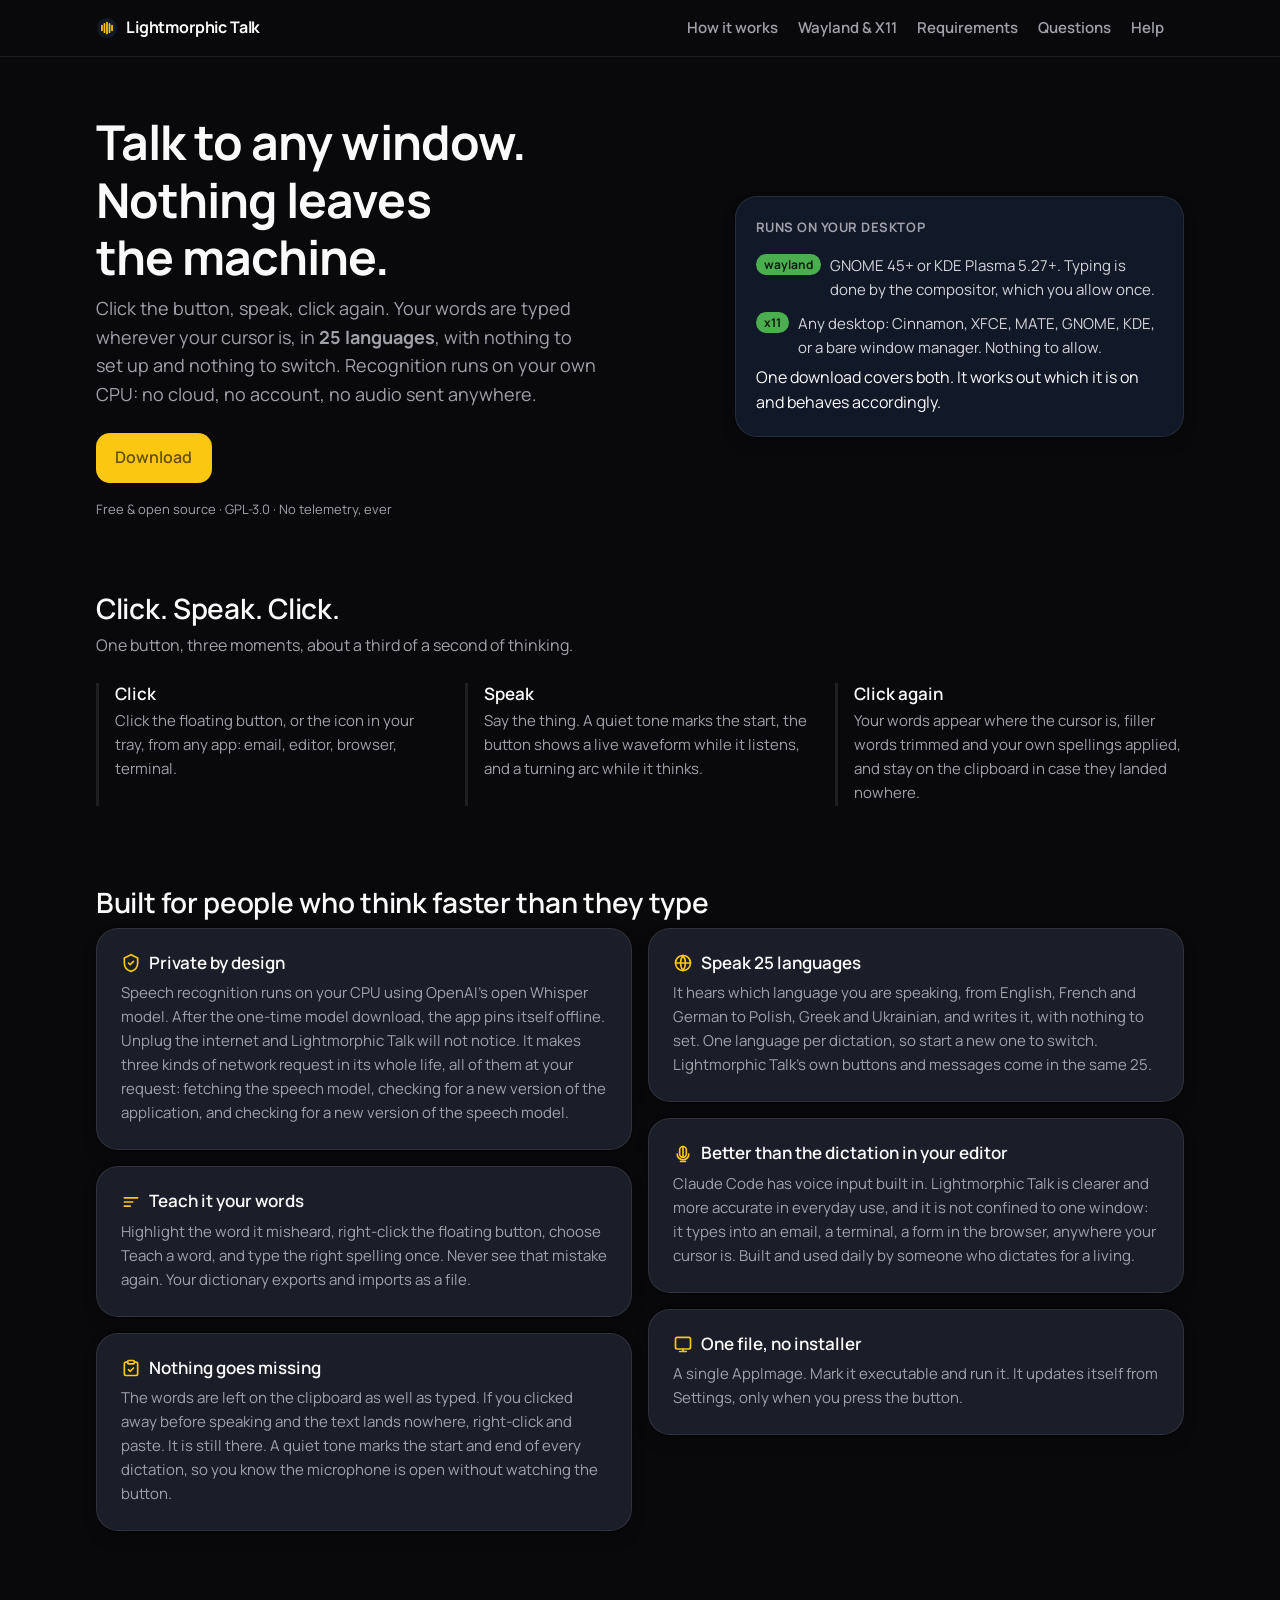
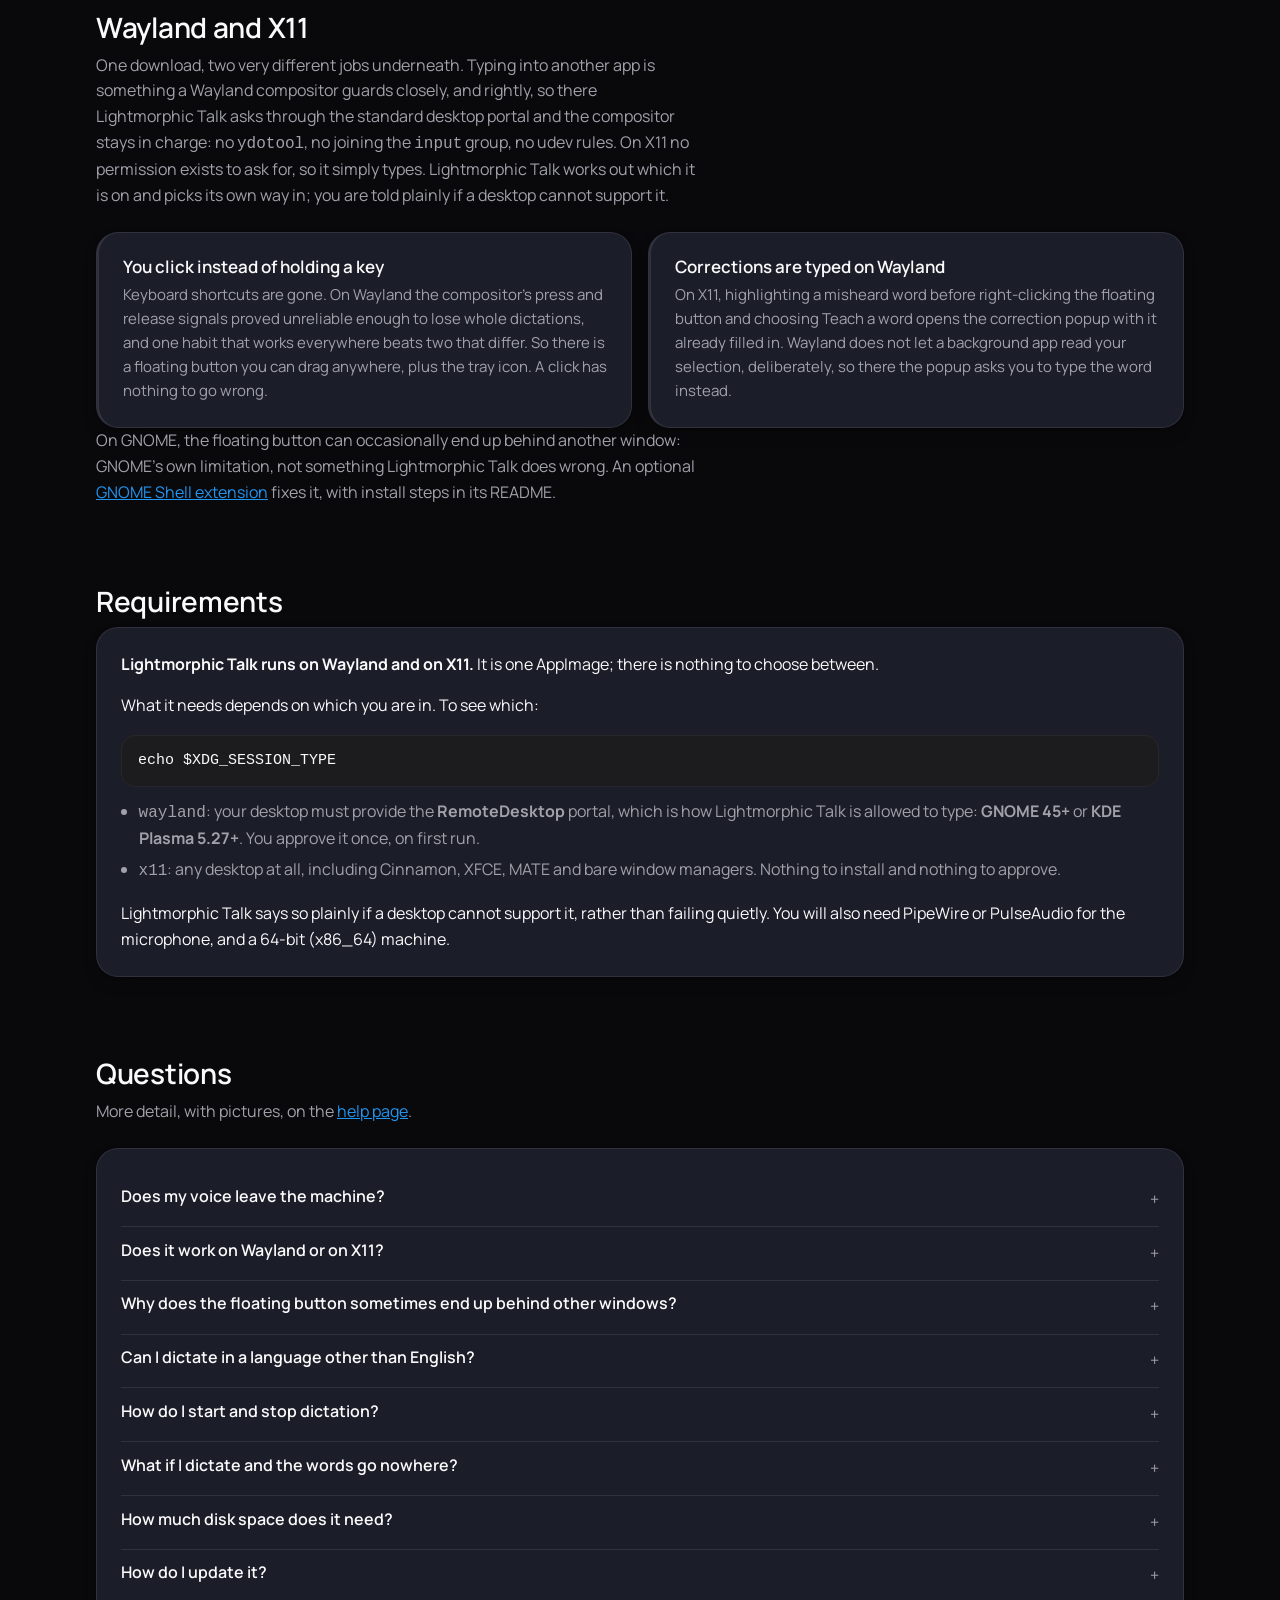
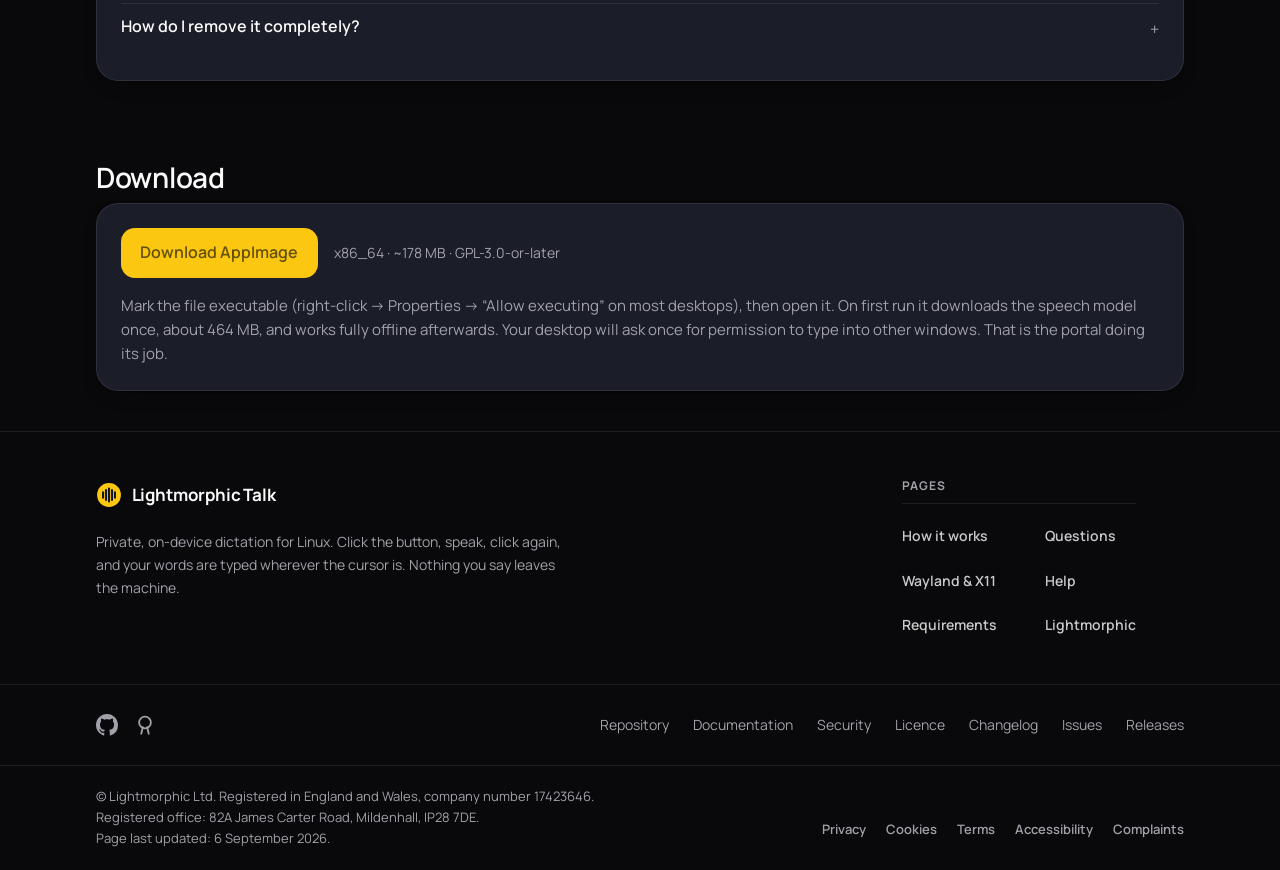
==== docs/index.html @ 2504b63c "Type British English when British English is asked for The speech model knows languages, not countri" ====
<!doctype html>
<html lang="en">
<head>
<meta charset="utf-8">
<meta name="viewport" content="width=device-width, initial-scale=1">
<title>Lightmorphic Talk: private dictation for Linux, 25 languages</title>
<meta name="description" content="Click, speak, click again. Private, on-device dictation for Linux in 25 languages, no cloud, no accounts, no audio sent anywhere.">
<link rel="canonical" href="https://talk.lightmorphic.com/">
<link rel="icon" href="images/talk.svg" type="image/svg+xml">
<link rel="apple-touch-icon" href="images/talk-512.png">
<link rel="preload" href="fonts/Manrope-VariableFont_wght.ttf" as="font" type="font/ttf" crossorigin>
<link rel="stylesheet" href="style.css">
<meta name="theme-color" content="#111827">
<meta property="og:title" content="Lightmorphic Talk: private dictation for Linux, in 25 languages">
<meta property="og:description" content="Click, speak, click again. Your voice never leaves your machine. Wayland and X11 alike.">
<meta property="og:url" content="https://talk.lightmorphic.com/">
<meta property="og:image" content="https://talk.lightmorphic.com/images/talk-512.png">
<meta property="og:image:width" content="512">
<meta property="og:image:height" content="512">
<meta property="og:type" content="website">
<meta name="twitter:card" content="summary">
<meta name="twitter:title" content="Lightmorphic Talk: private dictation for Linux, in 25 languages">
<meta name="twitter:description" content="Click, speak, click again. Your voice never leaves your machine. Wayland and X11 alike.">
<meta name="twitter:image" content="https://talk.lightmorphic.com/images/talk-512.png">
<script type="application/ld+json">
{
  "@context": "https://schema.org",
  "@graph": [
    {
      "@type": "Organization",
      "@id": "https://lightmorphic.com/#organization",
      "name": "Lightmorphic",
      "url": "https://lightmorphic.com",
      "description": "A UK studio building fast, privacy-first websites and free open-source tools.",
      "sameAs": [
        "https://github.com/lightmorphic",
        "https://find-and-update.company-information.service.gov.uk/company/17423646"
      ],
      "legalName": "Lightmorphic Ltd",
      "contactPoint": {
        "@type": "ContactPoint",
        "contactType": "customer support",
        "url": "https://talk.lightmorphic.com/",
        "areaServed": "GB",
        "availableLanguage": [
          "en"
        ]
      },
      "address": {
        "@type": "PostalAddress",
        "addressCountry": "GB"
      }
    },
    {
      "@type": "WebSite",
      "@id": "https://talk.lightmorphic.com/#website",
      "url": "https://talk.lightmorphic.com/",
      "name": "Lightmorphic Talk",
      "inLanguage": "en-GB",
      "publisher": {
        "@id": "https://lightmorphic.com/#organization"
      }
    },
    {
      "@type": "SoftwareApplication",
      "@id": "https://talk.lightmorphic.com/#app",
      "name": "Lightmorphic Talk",
      "operatingSystem": "Linux (Wayland or X11)",
      "applicationCategory": "UtilitiesApplication",
      "description": "Private, on-device dictation for Linux, in 25 European languages. Click the button, speak, click again. Your words are typed into any app. Speech recognition runs locally, and no audio ever leaves the machine. On Wayland it types through the XDG RemoteDesktop portal (GNOME 45+ or KDE Plasma 5.27+); on X11 it types directly, on any desktop.",
      "url": "https://talk.lightmorphic.com/",
      "downloadUrl": "https://github.com/lightmorphic/talk/releases/latest",
      "softwareVersion": "1.3.3",
      "dateModified": "2026-09-08",
      "offers": {
        "@type": "Offer",
        "price": "0",
        "priceCurrency": "GBP"
      },
      "license": "https://www.gnu.org/licenses/gpl-3.0.html",
      "author": {
        "@id": "https://lightmorphic.com/#organization"
      },
      "publisher": {
        "@id": "https://lightmorphic.com/#organization"
      },
      "inLanguage": [
        "en",
        "bg",
        "hr",
        "cs",
        "da",
        "nl",
        "et",
        "fi",
        "fr",
        "de",
        "el",
        "hu",
        "it",
        "lv",
        "lt",
        "mt",
        "pl",
        "pt",
        "ro",
        "ru",
        "sk",
        "sl",
        "es",
        "sv",
        "uk"
      ]
    },
    {
      "@type": "FAQPage",
      "@id": "https://talk.lightmorphic.com/#faq",
      "mainEntity": [
        {
          "@type": "Question",
          "name": "Does my voice leave the machine?",
          "acceptedAnswer": {
            "@type": "Answer",
            "text": "No. The speech model runs on your own processor. After the one-time download of the model on first run, Lightmorphic Talk makes no network requests at all except the update checks you ask for: one for the application, one for the speech model."
          }
        },
        {
          "@type": "Question",
          "name": "Does it work on Wayland or on X11?",
          "acceptedAnswer": {
            "@type": "Answer",
            "text": "Both, from the same download. On Wayland it types through the desktop's RemoteDesktop portal, which needs GNOME 45 or later, or KDE Plasma 5.27 or later, and which you approve once. On X11 it types directly and works on any desktop, including Cinnamon, XFCE, MATE and bare window managers."
          }
        },
        {
          "@type": "Question",
          "name": "Why does the floating button sometimes end up behind other windows?",
          "acceptedAnswer": {
            "@type": "Answer",
            "text": "This is a GNOME limitation, not a bug in Lightmorphic Talk. GNOME's Wayland compositor does not let any application ask to stay on top of others, so the button can occasionally get covered. Click the tray icon to bring it back. Other desktops such as KDE Plasma do not have this restriction. There is also an optional GNOME Shell extension at github.com/lightmorphic/talk (in the gnome-extension folder) that keeps the button on top for you."
          }
        },
        {
          "@type": "Question",
          "name": "Can I dictate in a language other than English?",
          "acceptedAnswer": {
            "@type": "Answer",
            "text": "Yes, and there is nothing to set: the speech model settles on whichever one you start speaking. The 25 are Bulgarian, Croatian, Czech, Danish, Dutch, English, Estonian, Finnish, French, German, Greek, Hungarian, Italian, Latvian, Lithuanian, Maltese, Polish, Portuguese, Romanian, Russian, Slovak, Slovenian, Spanish, Swedish and Ukrainian. It handles one language per dictation, so switching part-way through a sentence will not work. Stop and start a new one instead. Lightmorphic Talk's own buttons and messages come in the same 25, picked on the first screen and changed at any time in Settings."
          }
        },
        {
          "@type": "Question",
          "name": "How do I start and stop dictation?",
          "acceptedAnswer": {
            "@type": "Answer",
            "text": "Click the floating button, speak, then click it again. There are no keyboard shortcuts: a compositor's key press and release signals proved unreliable enough to lose whole dictations, and a click has nothing to get wrong."
          }
        },
        {
          "@type": "Question",
          "name": "What if I dictate and the words go nowhere?",
          "acceptedAnswer": {
            "@type": "Answer",
            "text": "They are on the clipboard: right-click and paste. The commonest cause is that nothing was in focus when you spoke, so there was no field for the text to land in. Lightmorphic Talk leaves every transcript on the clipboard for exactly this reason, and you can switch that off in Settings if you would rather keep whatever you had copied. Anything dictated is also in History, unless you have turned History off."
          }
        },
        {
          "@type": "Question",
          "name": "How much disk space does it need?",
          "acceptedAnswer": {
            "@type": "Answer",
            "text": "About 640 MB in total. The speech model is roughly 464 MB and is downloaded once on first run; the application itself is a single 178 MB file."
          }
        },
        {
          "@type": "Question",
          "name": "How do I update it?",
          "acceptedAnswer": {
            "@type": "Answer",
            "text": "Open Settings and click the small coloured dot beside the version number. Grey while it looks, green if you are current, amber if there is a newer version: click again to download it, and once more when it turns blue to restart into it. Red means GitHub could not be reached; hover for the reason. Nothing is ever downloaded or installed unless you press that dot, and Settings has a Help page explaining the colours."
          }
        },
        {
          "@type": "Question",
          "name": "How do I remove it completely?",
          "acceptedAnswer": {
            "@type": "Answer",
            "text": "Settings has a Remove Lightmorphic Talk completely button. It deletes the speech model, your settings, history and dictionary, the menu and autostart entries, and the application file itself. Nothing is left behind."
          }
        }
      ]
    }
  ]
}
</script>
</head>
<body>
<a class="skip" href="#main">Skip to content</a>

<nav class="topnav">
  <div class="wrap topnav-inner">
    <a class="brand" href="#top">
      <svg viewBox="0 0 24 24" width="22" height="22" aria-hidden="true">
        <circle cx="12" cy="12" r="11" fill="#111827"/>
        <g stroke="#fbc711" stroke-width="1.9" stroke-linecap="round">
          <line x1="6.5" y1="9.5" x2="6.5" y2="14.5"/>
          <line x1="9.25" y1="7.5" x2="9.25" y2="16.5"/>
          <line x1="12" y1="6" x2="12" y2="18"/>
          <line x1="14.75" y1="7.5" x2="14.75" y2="16.5"/>
          <line x1="17.5" y1="9.5" x2="17.5" y2="14.5"/>
        </g>
      </svg>
      Lightmorphic Talk
    </a>
    <div class="nav-links">
      <a class="hide-sm" href="#how">How it works</a>
      <a class="hide-sm" href="#wayland">Wayland &amp; X11</a>
      <a class="hide-sm" href="#requirements">Requirements</a>
      <a class="hide-sm" href="#faq">Questions</a>
      <a href="help.html">Help</a>
      <div id="all-apps"></div>
    </div>
  </div>
</nav>

<header class="hero" id="top">
  <div class="wrap hero-grid">
    <div>
      <h1>Talk to any window.<br>Nothing leaves the&nbsp;machine.</h1>
      <p class="lede">Click the button, speak, click again. Your words are typed wherever your cursor is, in <strong>25 languages</strong>, with nothing to set up and nothing to switch. Recognition runs on your own CPU: no cloud, no account, no audio sent anywhere.</p>
      <div class="hero-cta">
        <a class="btn primary" href="#download">Download</a>
      </div>
      <p class="hero-note">Free &amp; open source · GPL-3.0 · No telemetry, ever</p>
    </div>

    <!-- Both session types are supported, so this states what each one
         means rather than gatekeeping the download. -->
    <aside class="check" aria-label="What it runs on">
      <p class="check-title">Runs on your desktop</p>
      <div class="check-row">
        <span class="tag yes">wayland</span>
        <span>GNOME 45+ or KDE Plasma 5.27+. Typing is done by the compositor, which you allow once.</span>
      </div>
      <div class="check-row">
        <span class="tag yes">x11</span>
        <span>Any desktop: Cinnamon, XFCE, MATE, GNOME, KDE, or a bare window manager. Nothing to allow.</span>
      </div>
      <p class="check-note">One download covers both. It works out which it is on and behaves accordingly.</p>
    </aside>
  </div>
</header>

<main id="main">

<section id="how" aria-labelledby="how-title">
  <div class="wrap">
    <h2 id="how-title">Click. Speak. Click.</h2>
    <p class="section-intro">One button, three moments, about a third of a second of thinking.</p>
    <div class="flow-track">
      <div class="flow-step">
        <h3>Click</h3>
        <p>Click the floating button, or the icon in your tray, from any app: email, editor, browser, terminal.</p>
      </div>
      <div class="flow-step">
        <h3>Speak</h3>
        <p>Say the thing. A quiet tone marks the start, the button shows a live waveform while it listens, and a turning arc while it thinks.</p>
      </div>
      <div class="flow-step">
        <h3>Click again</h3>
        <p>Your words appear where the cursor is, filler words trimmed and your own spellings applied, and stay on the clipboard in case they landed nowhere.</p>
      </div>
    </div>
  </div>
</section>

<section aria-labelledby="built-title">
  <div class="wrap">
    <h2 id="built-title">Built for people who think faster than they type</h2>
    <div class="bento">
      <article class="panel">
        <h3>
          <svg class="icon" width="20" height="20" viewBox="0 0 24 24" fill="none" stroke="currentColor" stroke-width="2" stroke-linecap="round" aria-hidden="true"><path d="M12 2 4 6v6c0 5 3.4 8.7 8 10 4.6-1.3 8-5 8-10V6l-8-4Z"/><path d="m9 12 2 2 4-4"/></svg>
          Private by design
        </h3>
        <p>Speech recognition runs on your CPU using OpenAI's open Whisper model. After the one-time model download, the app pins itself offline. Unplug the internet and Lightmorphic Talk will not notice. It makes three kinds of network request in its whole life, all of them at your request: fetching the speech model, checking for a new version of the application, and checking for a new version of the speech model.</p>
      </article>
      <article class="panel">
        <h3>
          <svg class="icon" width="20" height="20" viewBox="0 0 24 24" fill="none" stroke="currentColor" stroke-width="2" stroke-linecap="round" aria-hidden="true"><path d="M4 7h16M4 12h10M4 17h7"/></svg>
          Teach it your words
        </h3>
        <p>Highlight the word it misheard, right-click the floating button, choose Teach a word, and type the right spelling once. Never see that mistake again. Your dictionary exports and imports as a file.</p>
      </article>
      <article class="panel">
        <h3>
          <svg class="icon" width="20" height="20" viewBox="0 0 24 24" fill="none" stroke="currentColor" stroke-width="2" stroke-linecap="round" aria-hidden="true"><rect x="8" y="3" width="8" height="4" rx="1"/><path d="M16 5h2a2 2 0 0 1 2 2v12a2 2 0 0 1-2 2H6a2 2 0 0 1-2-2V7a2 2 0 0 1 2-2h2"/><path d="m9 14 2 2 4-4"/></svg>
          Nothing goes missing
        </h3>
        <p>The words are left on the clipboard as well as typed. If you clicked away before speaking and the text lands nowhere, right-click and paste. It is still there. A quiet tone marks the start and end of every dictation, so you know the microphone is open without watching the button.</p>
      </article>
      <article class="panel">
        <h3>
          <svg class="icon" width="20" height="20" viewBox="0 0 24 24" fill="none" stroke="currentColor" stroke-width="2" stroke-linecap="round" aria-hidden="true"><circle cx="12" cy="12" r="9"/><path d="M3 12h18M12 3a15 15 0 0 1 0 18a15 15 0 0 1 0-18"/></svg>
          Speak 25 languages
        </h3>
        <p>It hears which language you are speaking, from English, French and German to Polish, Greek and Ukrainian, and writes it, with nothing to set. One language per dictation, so start a new one to switch. Lightmorphic Talk's own buttons and messages come in the same 25.</p>
      </article>
      <article class="panel">
        <h3>
          <svg class="icon" width="20" height="20" viewBox="0 0 24 24" fill="none" stroke="currentColor" stroke-width="2" stroke-linecap="round" aria-hidden="true"><path d="M12 3v12"/><path d="M8 7a4 4 0 0 1 8 0v5a4 4 0 0 1-8 0z"/><path d="M5 12a7 7 0 0 0 14 0"/><path d="M9 21h6"/></svg>
          Better than the dictation in your editor
        </h3>
        <p>Claude Code has voice input built in. Lightmorphic Talk is clearer and more accurate in everyday use, and it is not confined to one window: it types into an email, a terminal, a form in the browser, anywhere your cursor is. Built and used daily by someone who dictates for a living.</p>
      </article>
      <article class="panel">
        <h3>
          <svg class="icon" width="20" height="20" viewBox="0 0 24 24" fill="none" stroke="currentColor" stroke-width="2" stroke-linecap="round" aria-hidden="true"><rect x="3" y="4" width="18" height="14" rx="2"/><path d="M8 21h8M12 18v3"/></svg>
          One file, no installer
        </h3>
        <p>A single AppImage. Mark it executable and run it. It updates itself from Settings, only when you press the button.</p>
      </article>
    </div>
  </div>
</section>

<section id="wayland" aria-labelledby="wayland-title">
  <div class="wrap">
    <h2 id="wayland-title">Wayland and X11</h2>
    <p class="section-intro">One download, two very different jobs underneath. Typing into another app is something a Wayland compositor guards closely, and rightly, so there Lightmorphic Talk asks through the standard desktop portal and the compositor stays in charge: no <code>ydotool</code>, no joining the <code>input</code> group, no udev rules. On X11 no permission exists to ask for, so it simply types. Lightmorphic Talk works out which it is on and picks its own way in; you are told plainly if a desktop cannot support it.</p>
    <div class="diff">
      <article class="panel">
        <h3>You click instead of holding a key</h3>
        <p>Keyboard shortcuts are gone. On Wayland the compositor's press and release signals proved unreliable enough to lose whole dictations, and one habit that works everywhere beats two that differ. So there is a floating button you can drag anywhere, plus the tray icon. A click has nothing to go wrong.</p>
      </article>
      <article class="panel">
        <h3>Corrections are typed on Wayland</h3>
        <p>On X11, highlighting a misheard word before right-clicking the floating button and choosing Teach a word opens the correction popup with it already filled in. Wayland does not let a background app read your selection, deliberately, so there the popup asks you to type the word instead.</p>
      </article>
    </div>
    <p class="section-intro">On GNOME, the floating button can occasionally end up behind another window: GNOME's own limitation, not something Lightmorphic Talk does wrong. An optional <a href="https://github.com/lightmorphic/talk/tree/main/gnome-extension">GNOME Shell extension</a> fixes it, with install steps in its README.</p>
  </div>
</section>

<section id="requirements" class="req" aria-labelledby="requirements-title">
  <div class="wrap">
    <h2 id="requirements-title">Requirements</h2>
    <div class="panel">
      <p><strong>Lightmorphic Talk runs on Wayland and on X11.</strong> It is one AppImage; there is nothing to choose between.</p>
      <p>What it needs depends on which you are in. To see which:</p>
      <pre><code>echo $XDG_SESSION_TYPE</code></pre>
      <ul>
        <li><code>wayland</code>: your desktop must provide the <strong>RemoteDesktop</strong> portal, which is how Lightmorphic Talk is allowed to type: <strong>GNOME 45+</strong> or <strong>KDE Plasma 5.27+</strong>. You approve it once, on first run.</li>
        <li><code>x11</code>: any desktop at all, including Cinnamon, XFCE, MATE and bare window managers. Nothing to install and nothing to approve.</li>
      </ul>
      <p style="margin-top:1rem">Lightmorphic Talk says so plainly if a desktop cannot support it, rather than failing quietly. You will also need PipeWire or PulseAudio for the microphone, and a 64-bit (x86_64) machine.</p>
    </div>
  </div>
</section>

<section id="faq" aria-labelledby="faq-title">
  <div class="wrap">
    <h2 id="faq-title">Questions</h2>
    <p class="section-intro">More detail, with pictures, on the <a href="help.html">help page</a>.</p>
    <div class="panel faq">
      <details class="faq-item">
        <summary><h3>Does my voice leave the machine?</h3></summary>
        <p>No. The speech model runs on your own processor. After the one-time download of the model on first run, Lightmorphic Talk makes no network requests at all except the update checks you ask for: one for the application, one for the speech model.</p>
      </details>
      <details class="faq-item">
        <summary><h3>Does it work on Wayland or on X11?</h3></summary>
        <p>Both, from the same download. On Wayland it types through the desktop's RemoteDesktop portal, which needs GNOME 45 or later, or KDE Plasma 5.27 or later, and which you approve once. On X11 it types directly and works on any desktop, including Cinnamon, XFCE, MATE and bare window managers.</p>
      </details>
      <details class="faq-item">
        <summary><h3>Why does the floating button sometimes end up behind other windows?</h3></summary>
        <p>This is a GNOME limitation, not a bug in Lightmorphic Talk. GNOME's Wayland compositor does not let any application ask to stay on top of others, so the button can occasionally get covered. Click the tray icon to bring it back. Other desktops such as KDE Plasma do not have this restriction. There is also an optional <a href="https://github.com/lightmorphic/talk/tree/main/gnome-extension">GNOME Shell extension</a> that keeps the button on top for you.</p>
      </details>
      <details class="faq-item">
        <summary><h3>Can I dictate in a language other than English?</h3></summary>
        <p>Yes, and there is nothing to set: the speech model settles on whichever one you start speaking. The 25 are Bulgarian, Croatian, Czech, Danish, Dutch, English, Estonian, Finnish, French, German, Greek, Hungarian, Italian, Latvian, Lithuanian, Maltese, Polish, Portuguese, Romanian, Russian, Slovak, Slovenian, Spanish, Swedish and Ukrainian. It handles one language per dictation, so switching part-way through a sentence will not work. Stop and start a new one instead. Lightmorphic Talk's own buttons and messages come in the same 25, picked on the first screen and changed at any time in Settings.</p>
      </details>
      <details class="faq-item">
        <summary><h3>How do I start and stop dictation?</h3></summary>
        <p>Click the floating button, speak, then click it again. There are no keyboard shortcuts: a compositor's key press and release signals proved unreliable enough to lose whole dictations, and a click has nothing to get wrong.</p>
      </details>
      <details class="faq-item">
        <summary><h3>What if I dictate and the words go nowhere?</h3></summary>
        <p>They are on the clipboard: right-click and paste. The commonest cause is that nothing was in focus when you spoke, so there was no field for the text to land in. Lightmorphic Talk leaves every transcript on the clipboard for exactly this reason, and you can switch that off in Settings if you would rather keep whatever you had copied. Anything dictated is also in History, unless you have turned History off.</p>
      </details>
      <details class="faq-item">
        <summary><h3>How much disk space does it need?</h3></summary>
        <p>About 640 MB in total. The speech model is roughly 464 MB and is downloaded once on first run; the application itself is a single 178 MB file.</p>
      </details>
      <details class="faq-item">
        <summary><h3>How do I update it?</h3></summary>
        <p>Open Settings and click the small coloured dot beside the version number. Grey while it looks, green if you are current, amber if there is a newer version: click again to download it, and once more when it turns blue to restart into it. Red means GitHub could not be reached; hover for the reason. Nothing is ever downloaded or installed unless you press that dot, and Settings has a Help page explaining the colours.</p>
      </details>
      <details class="faq-item">
        <summary><h3>How do I remove it completely?</h3></summary>
        <p>Settings has a Remove Lightmorphic Talk completely button. It deletes the speech model, your settings, history and dictionary, the menu and autostart entries, and the application file itself. Nothing is left behind.</p>
      </details>
    </div>
  </div>
</section>

<section id="download" class="download" aria-labelledby="download-title">
  <div class="wrap">
    <h2 id="download-title">Download</h2>
    <div class="panel">
      <div class="dl-row">
        <a class="btn primary" href="https://github.com/lightmorphic/talk/releases/latest/download/LightmorphicTalk-x86_64.AppImage">Download AppImage</a>
        <span class="dl-meta">x86_64 · ~178&nbsp;MB · GPL-3.0-or-later</span>
      </div>
      <p class="dl-help">Mark the file executable (right-click → Properties → “Allow executing” on most desktops), then open it. On first run it downloads the speech model once, about 464 MB, and works fully offline afterwards. Your desktop will ask once for permission to type into other windows. That is the portal doing its job.</p>
    </div>
  </div>
</section>

</main>

<footer class="foot">
  <div class="wrap foot-inner">

    <div class="foot-brand">
      <a class="foot-lockup" href="#top">
        <svg viewBox="0 0 24 24" width="26" height="26" aria-hidden="true">
          <circle cx="12" cy="12" r="11" fill="#fbc711"/>
          <g stroke="#111827" stroke-width="1.9" stroke-linecap="round">
            <line x1="6.5" y1="9.5" x2="6.5" y2="14.5"/>
            <line x1="9.25" y1="7.5" x2="9.25" y2="16.5"/>
            <line x1="12" y1="6" x2="12" y2="18"/>
            <line x1="14.75" y1="7.5" x2="14.75" y2="16.5"/>
            <line x1="17.5" y1="9.5" x2="17.5" y2="14.5"/>
          </g>
        </svg>
        Lightmorphic Talk
      </a>
      <p class="foot-tagline">Private, on-device dictation for Linux. Click the button, speak, click again, and your words are typed wherever the cursor is. Nothing you say leaves the machine.</p>
    </div>

    <nav class="foot-nav" aria-label="Footer">
      <p class="foot-nav-title">Pages</p>
      <div class="foot-nav-links">
        <a href="#how">How it works</a>
        <a href="#wayland">Wayland &amp; X11</a>
        <a href="#requirements">Requirements</a>
        <a href="#faq">Questions</a>
        <a href="help.html">Help</a>
        <a href="https://lightmorphic.com">Lightmorphic</a>
      </div>
    </nav>

  </div>
</footer>

<div class="gh-foot">
  <div class="wrap gh-inner">
    <div class="gh-marks">
      <a href="https://github.com/lightmorphic/talk" aria-label="Lightmorphic Talk on GitHub">
        <svg viewBox="0 0 16 16" width="22" height="22" aria-hidden="true" fill="currentColor">
          <path d="M8 0C3.58 0 0 3.58 0 8c0 3.54 2.29 6.53 5.47 7.59.4.07.55-.17.55-.38 0-.19-.01-.82-.01-1.49-2.01.37-2.53-.49-2.69-.94-.09-.23-.48-.94-.82-1.13-.28-.15-.68-.52-.01-.53.63-.01 1.08.58 1.23.82.72 1.21 1.87.87 2.33.66.07-.52.28-.87.51-1.07-1.78-.2-3.64-.89-3.64-3.95 0-.87.31-1.59.82-2.15-.08-.2-.36-1.02.08-2.12 0 0 .67-.21 2.2.82.64-.18 1.32-.27 2-.27.68 0 1.36.09 2 .27 1.53-1.04 2.2-.82 2.2-.82.44 1.1.16 1.92.08 2.12.51.56.82 1.27.82 2.15 0 3.07-1.87 3.75-3.65 3.95.29.25.54.73.54 1.48 0 1.07-.01 1.93-.01 2.2 0 .21.15.46.55.38A8.01 8.01 0 0 0 16 8c0-4.42-3.58-8-8-8Z"/>
        </svg>
      </a>
      <a href="https://opensource.org/license/gpl-3-0" aria-label="GPL-3.0, an Open Source Initiative approved licence">
        <svg viewBox="0 0 24 24" width="22" height="22" aria-hidden="true" fill="none"
             stroke="currentColor" stroke-width="2">
          <circle cx="12" cy="9.2" r="6.4"/>
          <path d="M9.6 14.4 7.9 21.5" stroke-linecap="round"/>
          <path d="M14.4 14.4 16.1 21.5" stroke-linecap="round"/>
        </svg>
      </a>
    </div>
    <nav class="gh-links" aria-label="Source code">
      <a href="https://github.com/lightmorphic/talk">Repository</a>
      <a href="https://github.com/lightmorphic/talk#readme">Documentation</a>
      <a href="https://github.com/lightmorphic/talk/blob/main/SECURITY-AUDIT.md">Security</a>
      <a href="https://github.com/lightmorphic/talk/blob/main/LICENSE">Licence</a>
      <a href="https://github.com/lightmorphic/talk/commits/main">Changelog</a>
      <a href="https://github.com/lightmorphic/talk/issues">Issues</a>
      <a href="https://github.com/lightmorphic/talk/releases">Releases</a>
    </nav>
  </div>
</div>

<div class="legal">
  <div class="wrap legal-inner">
    <p class="legal-text">
      &copy; Lightmorphic Ltd. Registered in England and Wales, company number 17423646.<br>
      Registered office: 82A James Carter Road, Mildenhall, IP28 7DE.<br>
      Page last updated: 6 September 2026.
    </p>
    <nav class="legal-links" aria-label="Legal">
      <a href="privacy.html">Privacy</a>
      <a href="cookies.html">Cookies</a>
      <a href="terms.html">Terms</a>
      <a href="accessibility.html">Accessibility</a>
      <a href="complaints.html">Complaints</a>
    </nav>
  </div>
</div>
<script src="https://apps.lightmorphic.com/launcher.js" defer></script>
</body>
</html>
---- docs/style.css ----
/* Talk: house style, its own layout.
   Plain CSS, one self-hosted font, no framework, no external requests. */

@font-face {
  font-family: "Manrope";
  src: url("fonts/Manrope-VariableFont_wght.ttf") format("truetype");
  font-weight: 200 800;
  font-display: swap;
}

:root {
  color-scheme: dark;
  --bg: #09090b;  --fg: #fafafa;
  --panel: #1b1d29;  --panel-border: rgba(255,255,255,.09);
  --border: #27272a;  --muted: #1c1c1f;  --muted-fg: #a1a1aa;
  --shadow-panel: 0 1px 2px rgba(0,0,0,.35), 0 8px 24px -16px rgba(0,0,0,.6);

  --accent: #fbc711;  --accent-hover: #ddaf0f;  --on-accent: #645007;
  --accent-container: #4b3c05;  --on-accent-container: #fde694;

  --brand-navy: #111827;
  --link: #2295f1;
  --success: #4bae4f;
  --warning: #ffc006;

  --radius: 0.875rem;
  --panel-radius: 1.375rem;
  --wrap: 68rem;

  /* The accent yellow reads at 12.6:1 on this background, so it is the
     focus ring here. */
  --focus-ring: var(--accent);

  /* The session-check panel keeps the brand navy deliberately: it is
     identity, not a surface. Its own tokens, so components below carry
     no raw colour. */
  --check-bg: var(--brand-navy);
  --check-fg: #fafafa;
  --check-dim: #d4d4d8;
  --check-label: #a1a1aa;
  --check-line: rgba(255,255,255,.06);
  --check-edge: rgba(255,255,255,.09);
  --yes-bg: #4bae4f;  --on-yes: #0d1f0e;
  --no-bg: #9e9d9e;   --on-no: #1a1a1a;
}

* { box-sizing: border-box; }

html { scroll-behavior: smooth; }
@media (prefers-reduced-motion: reduce) { html { scroll-behavior: auto; } }

body {
  margin: 0;
  background: var(--bg);
  color: var(--fg);
  font-family: "Manrope", system-ui, sans-serif;
  font-size: 1rem;
  line-height: 1.6;
  -webkit-font-smoothing: antialiased;
}

.wrap { width: min(100% - 2.5rem, var(--wrap)); margin-inline: auto; }

a { color: var(--link); }
a:focus-visible, button:focus-visible, .btn:focus-visible,
summary:focus-visible {
  outline: 2px solid var(--focus-ring);
  outline-offset: 2px;
}

.skip {
  position: absolute; left: -9999px;
  background: var(--panel); color: var(--fg);
  padding: .75rem 1rem; border-radius: var(--radius); z-index: 10;
}
.skip:focus { left: 1rem; top: 1rem; }

h1, h2, h3 { line-height: 1.2; margin: 0 0 .5rem; }
h1 { font-size: clamp(2rem, 5vw, 3rem); font-weight: 700; letter-spacing: -.02em; }
h2 { font-size: 1.75rem; font-weight: 600; letter-spacing: -.01em; }
h3 { font-size: 1.0625rem; font-weight: 600; }
p { margin: 0 0 1rem; }
p:last-child { margin-bottom: 0; }

/* ---- nav ---------------------------------------------------------- */

.topnav {
  position: sticky; top: 0; z-index: 5;
  background: var(--bg);
  border-bottom: 1px solid var(--panel-border);
}
.topnav-inner { display: flex; align-items: center; gap: 1rem; padding: .3rem 0; }
/* Padding moved from the bar onto each link rather than just added on
   top of it - a nav link's own clickable box was ~24px tall before
   this, under the 44px a touch target wants; this keeps the bar close
   to its old height while giving every link room of its own. */
.brand {
  display: inline-flex; align-items: center; gap: .5rem;
  font-weight: 700; color: var(--fg); text-decoration: none;
  letter-spacing: -.01em; padding: .65rem 0;
}
.nav-links { margin-left: auto; display: flex; align-items: center; gap: 1.25rem; }
.nav-links a {
  color: var(--muted-fg); text-decoration: none; font-size: .9375rem;
  font-weight: 600; padding: .65rem 0;
}
.nav-links a:hover { color: var(--fg); }
@media (max-width: 40rem) { .nav-links .hide-sm { display: none; } }

/* ---- buttons ------------------------------------------------------ */

.btn {
  display: inline-flex; align-items: center; gap: .5rem;
  border-radius: var(--radius);
  padding: .7rem 1.15rem;
  font: inherit; font-weight: 600;
  text-decoration: none; cursor: pointer;
  border: 1px solid transparent;
}
.btn.primary { background: var(--accent); color: var(--on-accent); }
.btn.primary:hover { background: var(--accent-hover); }
.btn.ghost { background: var(--muted); color: var(--fg); border-color: var(--border); }
.btn.ghost:hover { border-color: var(--muted-fg); }

/* ---- hero --------------------------------------------------------- */
/* Uneven on purpose: the promise carries the weight, and the session
   check sits beside it as the one thing to verify before downloading. */

.hero { padding: 3.5rem 0 2rem; }
.hero-grid {
  display: grid; gap: 2rem;
  grid-template-columns: 1.35fr 1fr;
  align-items: center;
}
@media (max-width: 60rem) { .hero-grid { grid-template-columns: 1fr; } }

.eyebrow {
  display: inline-flex; align-items: center; gap: .5rem;
  background: var(--accent-container); color: var(--on-accent-container);
  border-radius: 999px; padding: .3rem .75rem;
  font-size: .8125rem; font-weight: 700;
  letter-spacing: .03em; text-transform: uppercase;
  margin-bottom: 1rem;
}
.lede { font-size: 1.125rem; color: var(--muted-fg); max-width: 46ch; }
.hero-cta { display: flex; flex-wrap: wrap; gap: .75rem; margin-top: 1.5rem; }
.hero-note { margin-top: 1rem; font-size: .8125rem; color: var(--muted-fg); }

/* The session check: a terminal, because that is literally how you check. */
.check {
  background: var(--check-bg);
  border: 1px solid var(--check-edge);
  border-radius: var(--panel-radius);
  box-shadow: var(--shadow-panel);
  padding: 1.25rem;
  color: var(--check-fg);
}
.check-title {
  font-size: .8125rem; font-weight: 700; letter-spacing: .04em;
  text-transform: uppercase; color: var(--check-label); margin-bottom: .75rem;
}
.check pre {
  margin: 0 0 .75rem; padding: .85rem 1rem;
  background: var(--check-line);
  border-radius: var(--radius);
  font-size: .9375rem; overflow-x: auto;
}
.check code { font-family: ui-monospace, Menlo, Consolas, monospace; }
.check .prompt { color: var(--accent); }
.check-row { display: flex; align-items: flex-start; gap: .6rem; font-size: .9375rem; padding: .3rem 0; }
.check-row .tag {
  flex: none; font-weight: 700; border-radius: 999px;
  padding: .05rem .5rem; font-size: .75rem;
}
.tag.yes { background: var(--yes-bg); color: var(--on-yes); }
.tag.no  { background: var(--no-bg); color: var(--on-no); }
.check-row span { color: var(--check-dim); }
.check-row a { color: var(--accent); }

/* ---- flow --------------------------------------------------------- */

.flow-track { display: grid; gap: 1.25rem; grid-template-columns: repeat(3, 1fr); }
@media (max-width: 48rem) { .flow-track { grid-template-columns: 1fr; } }
.flow-step { border-left: 3px solid var(--panel-border); padding: .1rem 0 .1rem 1rem; }
.flow-step h3 { margin-bottom: .25rem; }
.flow-step p { color: var(--muted-fg); font-size: .9375rem; }

/* ---- panels / bento ------------------------------------------------ */

.panel {
  background: var(--panel);
  border: 1px solid var(--panel-border);
  border-radius: var(--panel-radius);
  box-shadow: var(--shadow-panel);
  padding: 1.5rem;
}
section { padding: 2.5rem 0; }
section[id] { scroll-margin-top: 5.5rem; }
.section-intro { color: var(--muted-fg); max-width: 60ch; margin-bottom: 1.5rem; }

/* Columns rather than a grid, so a short card does not leave a hole
   under it waiting for the row to end. Each card is as tall as its
   own text and the next one starts immediately below. A grid cannot do
   this: its rows are as tall as their tallest cell, which is what left
   a gap under "Six languages". */
.bento { columns: 2; column-gap: 1rem; }
.bento > .panel {
  break-inside: avoid;
  -webkit-column-break-inside: avoid;
  margin-bottom: 1rem;
}
@media (max-width: 56rem) { .bento { columns: 1; } }
.bento h3 { display: flex; align-items: center; gap: .5rem; }
.bento p { color: var(--muted-fg); font-size: .9375rem; }
.icon { flex: none; color: var(--accent); }

/* ---- differences --------------------------------------------------- */

.diff { display: grid; gap: 1rem; grid-template-columns: 1fr 1fr; }
@media (max-width: 48rem) { .diff { grid-template-columns: 1fr; } }
/* Grey, not amber. A coloured edge is allowed where it stands for
   something (green for do, red for don't), but these two panels are
   not warnings, so the colour was decoration, and the accent is never
   decoration. */
.diff .panel { border-left: 3px solid var(--panel-border); }
.diff h3 { margin-bottom: .35rem; }
.diff p { color: var(--muted-fg); font-size: .9375rem; }

/* ---- requirements -------------------------------------------------- */

.req ul { margin: .75rem 0 0; padding-left: 1.1rem; color: var(--muted-fg); }
.req li { margin-bottom: .35rem; }
.req pre {
  background: var(--muted); border: 1px solid var(--border);
  border-radius: var(--radius); padding: .8rem 1rem; overflow-x: auto;
  font-size: .9375rem; margin: .75rem 0;
}
.req code { font-family: ui-monospace, Menlo, Consolas, monospace; }

/* ---- download ------------------------------------------------------ */

.download .panel { display: grid; gap: 1rem; }
.dl-row { display: flex; flex-wrap: wrap; align-items: center; gap: 1rem; }
.dl-meta { color: var(--muted-fg); font-size: .875rem; }
.dl-help { color: var(--muted-fg); font-size: .9375rem; }

/* ---- footer -------------------------------------------------------- */

.foot {
  border-top: 1px solid var(--panel-border);
  padding: 2.75rem 0 2.25rem;
  color: var(--muted-fg); font-size: .875rem;
}
.foot-inner {
  display: flex; flex-wrap: wrap; gap: 2rem 4rem;
  align-items: flex-start; justify-content: space-between;
}

/* The brand side carries the weight: mark, name, a line saying what
   this is, and who made it. Without it the row was an image at one
   edge and a list at the other with nothing in between. */
.foot-brand {
  display: flex; flex-direction: column; align-items: flex-start;
  gap: 1rem; max-width: 52ch;
}
.foot-lockup {
  display: inline-flex; align-items: center; gap: .6rem;
  font-size: 1.0625rem; font-weight: 700; letter-spacing: -.01em;
  color: var(--fg); text-decoration: none; padding: .35rem 0;
}
.foot-lockup:hover { color: var(--accent); }
.foot-tagline {
  margin: 0; color: var(--muted-fg);
  font-size: .875rem; line-height: 1.65;
}

.foot-nav { display: flex; flex-direction: column; margin-right: 3rem; }
.foot-nav-title {
  margin: 0 0 .6rem; padding-bottom: .5rem;
  font-size: .75rem; font-weight: 700;
  letter-spacing: .09em; text-transform: uppercase; color: var(--muted-fg);
  border-bottom: 1px solid var(--panel-border);
}
/* Column-major: the list reads downwards and then across, the way a
   menu is read, rather than left-to-right along each row. */
.foot-nav-links {
  display: grid; grid-auto-flow: column;
  grid-template-rows: repeat(3, auto);
  column-gap: 3rem;
}
.foot-nav a {
  color: var(--fg); text-decoration: none; font-weight: 600;
  opacity: .8;
}
.foot-nav a:hover { opacity: 1; color: var(--accent); }
.foot-nav a[aria-current="page"] { opacity: 1; color: var(--accent); }
/* .7rem each side of a 22px line clears the 44px a touch target wants. */
.foot-nav a { display: inline-flex; align-items: center; padding: .7rem 0; }

/* ---- questions ------------------------------------------------------ */

.faq-item { border-top: 1px solid var(--panel-border); }
.faq-item:first-child { border-top: none; }
.faq-item h3 { margin: 0; font-size: 1rem; }
.faq-item summary {
  cursor: pointer; padding: .85rem 0; list-style: none;
  display: flex; justify-content: space-between; gap: 1rem;
}
.faq-item summary::-webkit-details-marker { display: none; }
.faq-item summary::after { content: "+"; color: var(--muted-fg); font-weight: 400; }
.faq-item[open] summary::after { content: "\2013"; }
.faq-item p {
  color: var(--muted-fg); font-size: .9375rem;
  margin: 0 0 .95rem; max-width: 68ch;
}


/* ---- help page ------------------------------------------------------ */

.help-hero { padding: 2.5rem 0 1rem; }
.help-hero h1 { font-size: clamp(1.9rem, 4.2vw, 2.9rem); line-height: 1.1; margin: 0 0 .6rem; }
.help-hero .lede { max-width: 54ch; }

/* Jump cards: the page opens with a picture of where to go, not a list. */
.help-nav {
  display: grid; gap: .875rem; margin: 1.75rem 0 0;
  grid-template-columns: repeat(auto-fit, minmax(13.5rem, 1fr));
}
.help-nav a {
  display: flex; align-items: center; gap: .75rem;
  padding: .9rem 1rem; text-decoration: none; color: inherit;
  background: var(--panel); border: 1px solid var(--panel-border);
  border-radius: var(--radius); box-shadow: var(--shadow-panel);
}
.help-nav a:hover { border-color: var(--accent); }
.help-nav svg { flex: none; }
.help-nav b { display: block; font-size: .9375rem; }
.help-nav span { display: block; color: var(--muted-fg); font-size: .8125rem; }

/* The three gestures, drawn large. These are the whole interface. */
.gestures {
  display: grid; gap: 1rem; margin: 2rem 0 0;
  grid-template-columns: repeat(auto-fit, minmax(15rem, 1fr));
}
.gesture {
  background: var(--panel); border: 1px solid var(--panel-border);
  border-radius: var(--panel-radius); box-shadow: var(--shadow-panel);
  padding: 1.5rem 1.25rem; text-align: center;
}
.gesture figure { margin: 0 0 .9rem; }
.gesture h3 { margin: 0 0 .35rem; font-size: 1.0625rem; }
.gesture p { margin: 0; color: var(--muted-fg); font-size: .9375rem; }

.help-section { padding: 2.25rem 0 0; }
.help-section > .wrap > h2 {
  display: flex; align-items: center; gap: .6rem;
  font-size: 1.375rem; margin: 0 0 .25rem; scroll-margin-top: 5.5rem;
}
.help-section .section-intro { margin-top: 0; }

/* The update dot legend draws the actual colours rather than naming them. */
.dot-legend { display: grid; gap: .6rem; margin: .5rem 0 0; padding: 0; list-style: none; }
.dot-legend li { display: flex; align-items: baseline; gap: .65rem; font-size: .9375rem; }
.dot-legend .dot {
  width: .7rem; height: .7rem; border-radius: 50%; flex: none;
  transform: translateY(1px);
}

.help-note {
  display: flex; gap: .85rem; align-items: flex-start;
  background: var(--accent-container); color: var(--on-accent-container);
  border-radius: var(--radius); padding: .9rem 1.05rem; margin: 1rem 0 0;
  font-size: .9375rem;
}
.help-note svg { flex: none; margin-top: .1rem; }
.help-note a { color: inherit; }

/* The bar carries one more item than it used to: the all-apps launcher,
   which is the last thing on the right and has to stay reachable at
   every width. On a narrow screen the brand was also wrapping onto two
   lines, which pushed the bar to 83px tall and squeezed the links until
   Download ran off the edge. Keeping the name on one line and trimming
   the gaps buys back the room the launcher needs. */
@media (max-width: 40rem) {
  .brand { white-space: nowrap; font-size: .9375rem; gap: .4rem; }
  .topnav-inner { gap: .6rem; }
  .nav-links { gap: .85rem; }
}

/* ---- legal sub-footer ----------------------------------------------- */

.legal {
  border-top: 1px solid var(--panel-border);
  background: var(--bg);
  padding: 1.25rem 0 1.75rem;
}
.legal-inner {
  display: flex; flex-wrap: wrap; gap: 1rem 2rem;
  align-items: flex-start; justify-content: space-between;
}
.legal-text {
  margin: 0; color: var(--muted-fg);
  font-size: .8125rem; line-height: 1.6;
}
/* Each of the three lines breaks where its own <br> says, not where a
   measure runs out: the company line was wrapping mid-sentence. It
   still wraps on a screen too narrow to hold it, which is the one
   place wrapping is the right answer. */
.legal-links {
  display: flex; flex-wrap: wrap; gap: 1.25rem;
  margin-left: auto; justify-content: flex-end;
}
.legal-links a {
  color: var(--muted-fg); text-decoration: none;
  font-size: .8125rem; font-weight: 600; padding: .55rem 0;
}
.legal-links a:hover { color: var(--fg); text-decoration: underline; }

/* On a narrow screen the links go under the address rather than being
   squeezed against it, still reading left to right in the same order. */
@media (max-width: 46rem) {
  .legal-links { margin-left: 0; justify-content: flex-start; gap: 1rem; }
}

/* ---- legal pages ----------------------------------------------------- */

.legal-page { padding: 2.5rem 0 1rem; }
.legal-page h1 { font-size: clamp(1.7rem, 3.6vw, 2.4rem); margin: 0 0 .5rem; }
.legal-page .updated { color: var(--muted-fg); font-size: .875rem; margin: 0 0 1.75rem; }
.legal-body { max-width: 68ch; }
.legal-body h2 { font-size: 1.25rem; margin: 2rem 0 .5rem; }
.legal-body p, .legal-body li { color: var(--fg); line-height: 1.65; }
.legal-body ul { padding-left: 1.15rem; }
.legal-body li { margin: .35rem 0; }

/* ---- open-source sub-footer ------------------------------------------ */

.gh-foot {
  border-top: 1px solid var(--panel-border);
  padding: 1.25rem 0;
}
.gh-inner {
  display: flex; flex-wrap: wrap; gap: 1rem 2rem;
  align-items: center; justify-content: space-between;
}
.gh-marks { display: flex; align-items: center; gap: 1rem; }
.gh-marks a {
  display: inline-flex; align-items: center;
  color: var(--muted-fg); padding: .4rem 0;
}
.gh-marks a:hover { color: var(--fg); }
.gh-links {
  display: flex; flex-wrap: wrap; gap: 1.5rem;
  margin-left: auto; justify-content: flex-end;
}
.gh-links a {
  color: var(--muted-fg); text-decoration: none;
  font-size: .875rem; padding: .55rem 0;
}
.gh-links a:hover { color: var(--fg); text-decoration: underline; }

/* The legal links sit level with the last line of the address, as in
   the reference, rather than floating up beside the first. */
.legal-inner { align-items: flex-end; }

@media (max-width: 46rem) {
  .gh-links { margin-left: 0; justify-content: flex-start; gap: 1rem; }
  .foot-nav { margin-right: 0; }
}
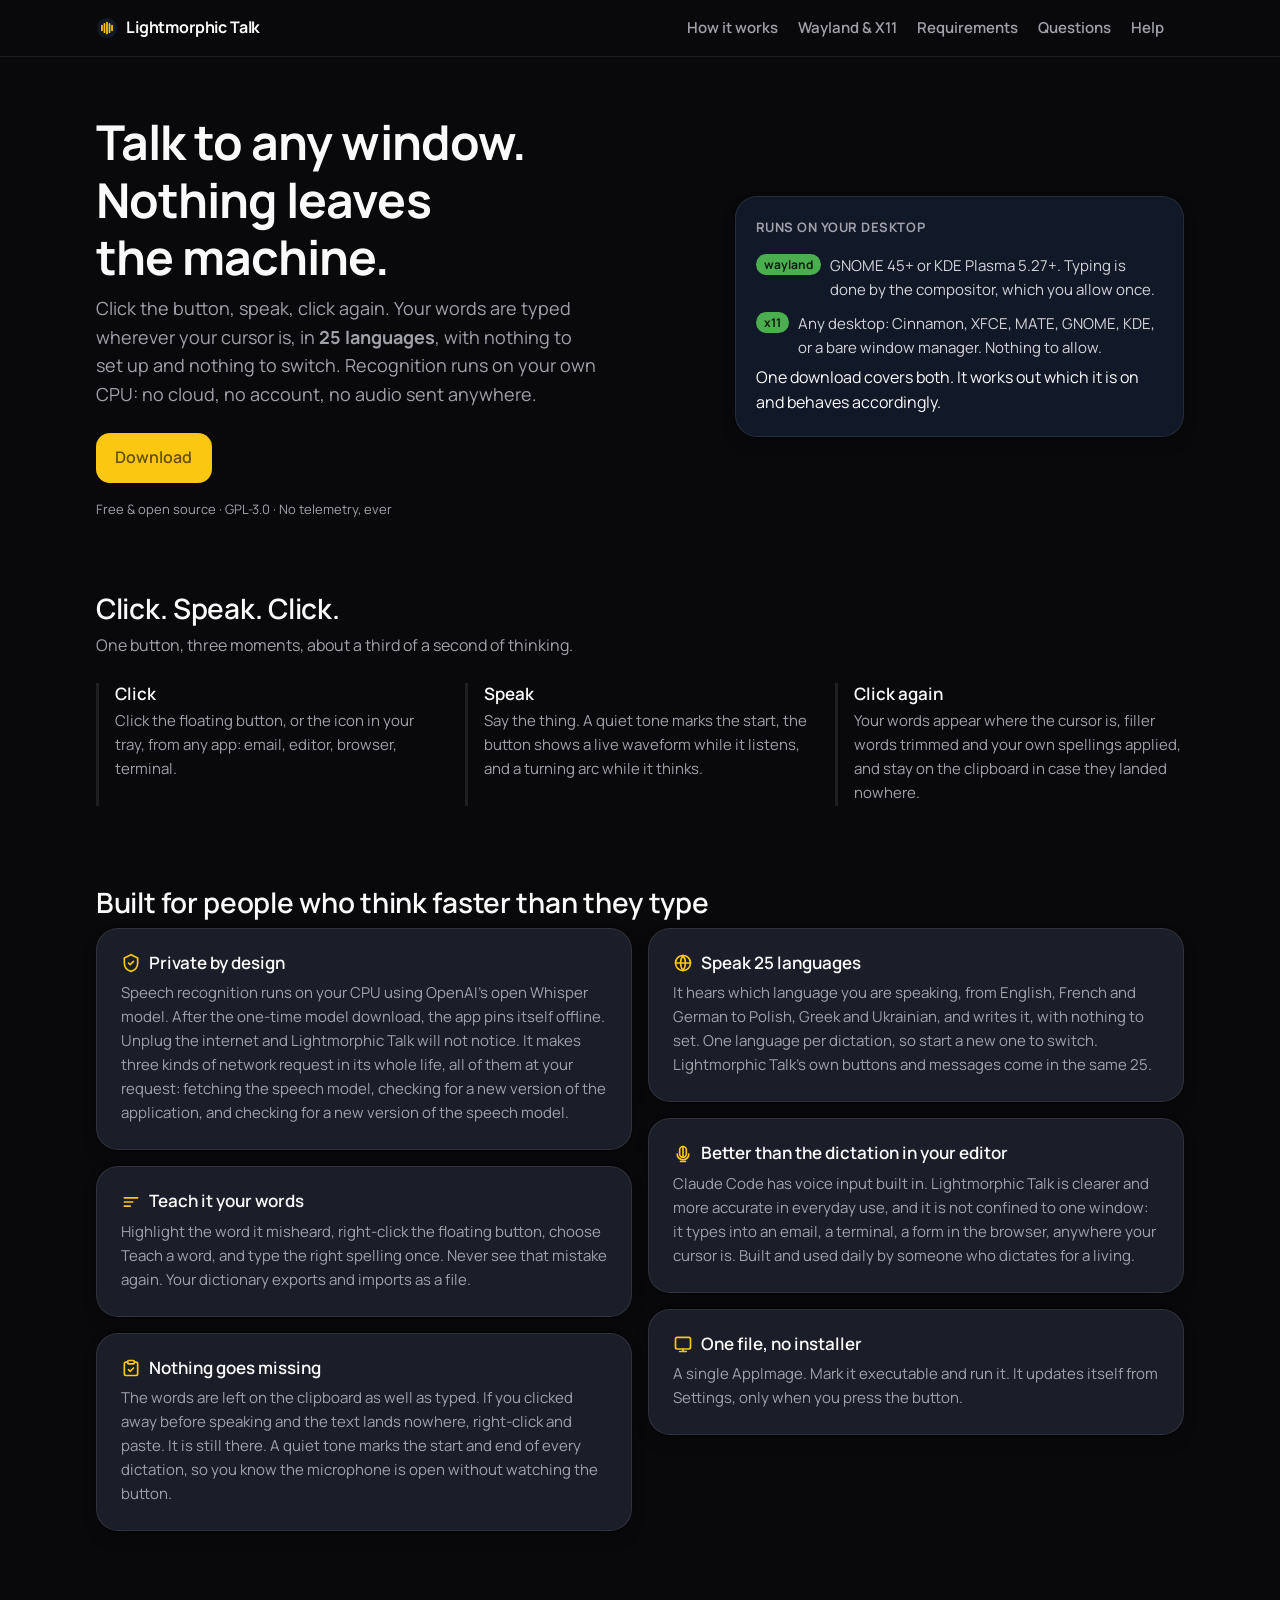
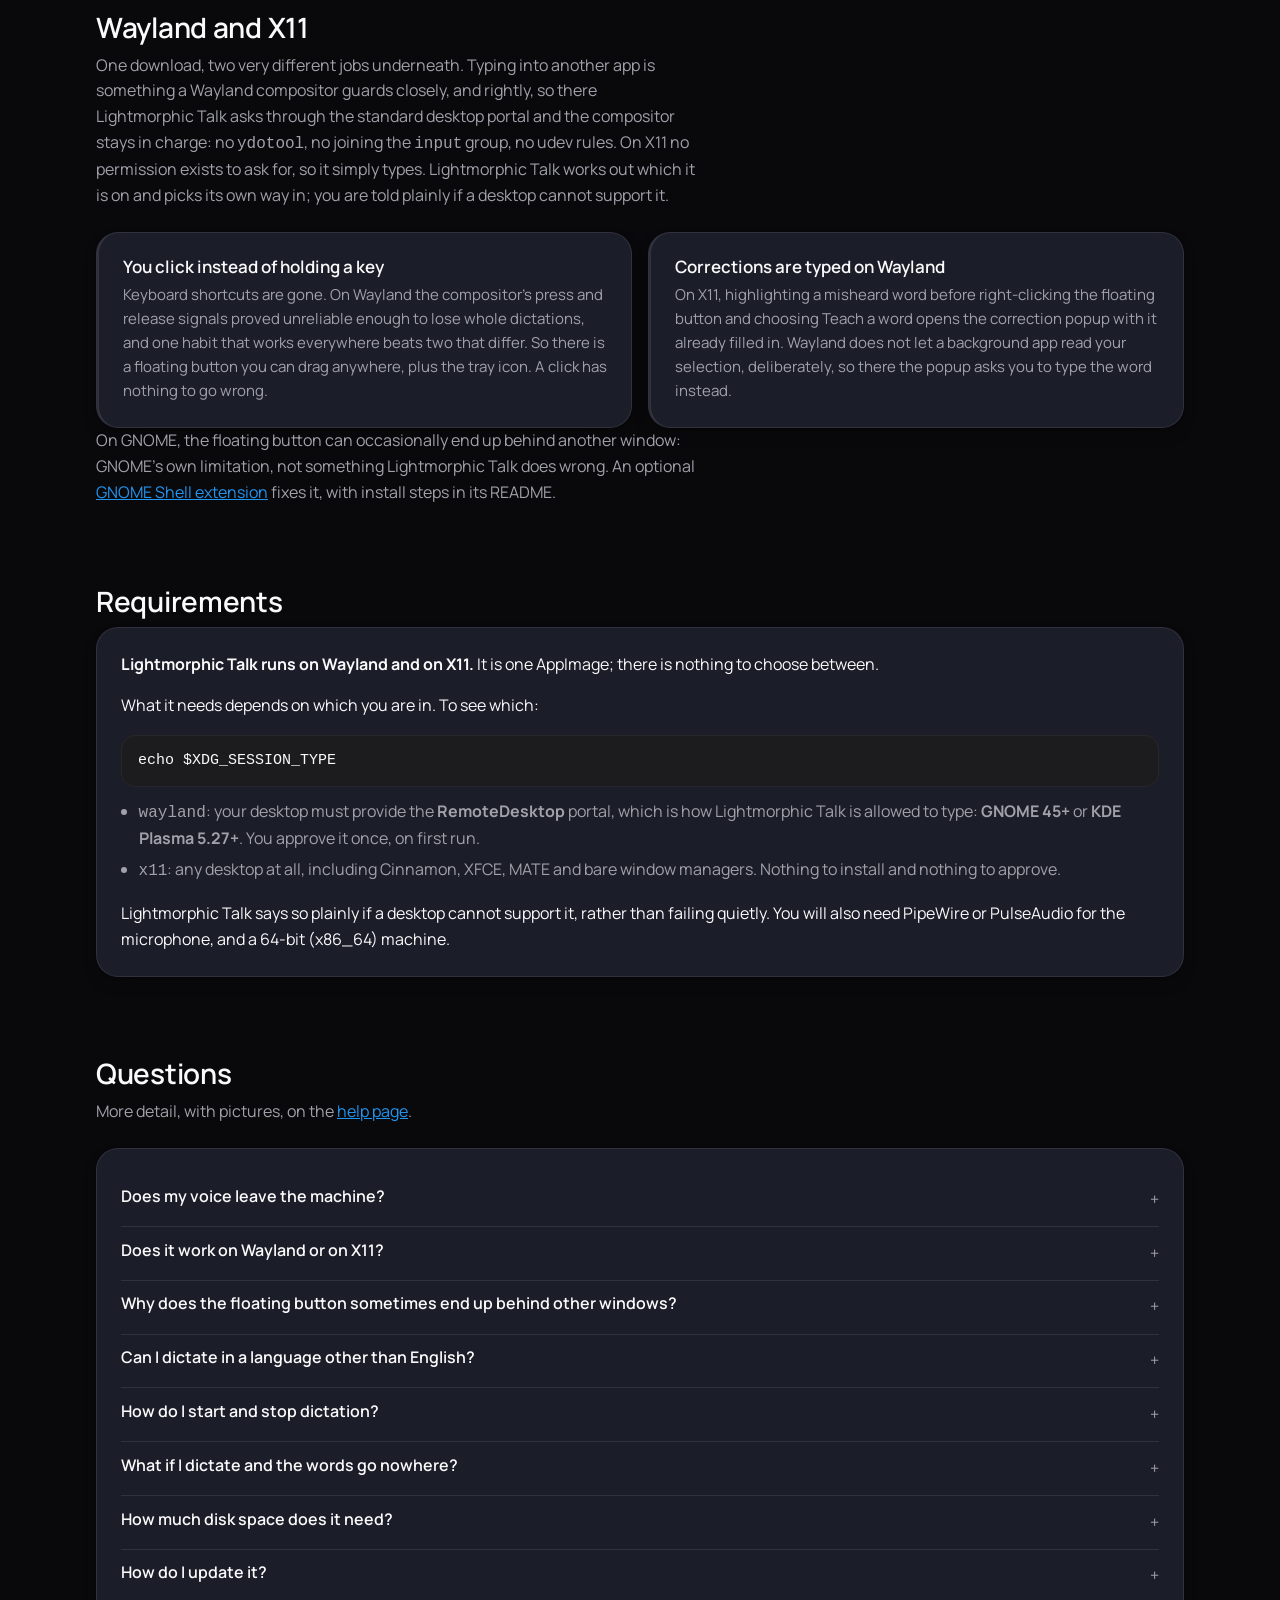
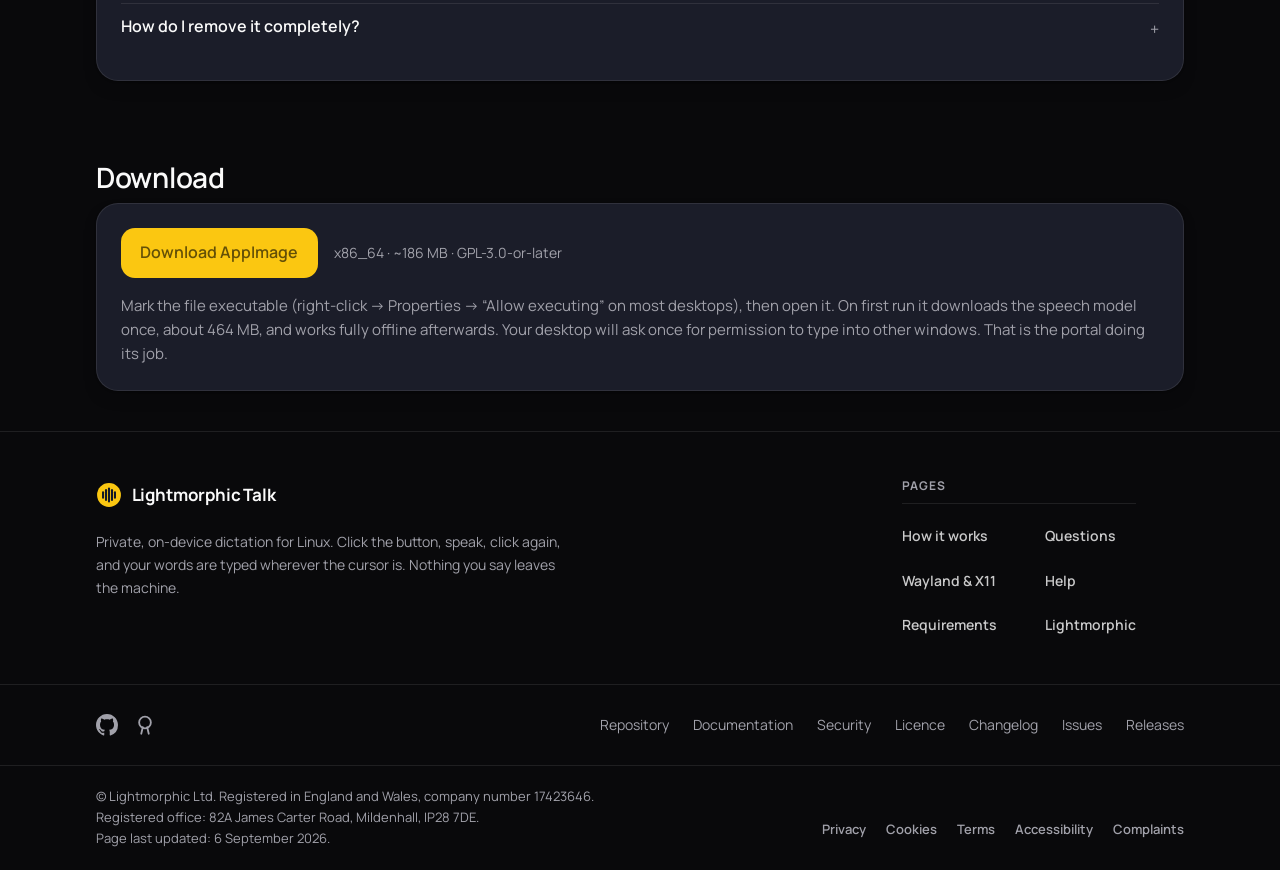
==== commit ad1d2116: "Say the real size of the download It has been 186 MB since the speech model changed to Whisper; the " ====
--- a/docs/index.html
+++ b/docs/index.html
@@ -70,7 +70,7 @@
       "description": "Private, on-device dictation for Linux, in 25 European languages. Click the button, speak, click again. Your words are typed into any app. Speech recognition runs locally, and no audio ever leaves the machine. On Wayland it types through the XDG RemoteDesktop portal (GNOME 45+ or KDE Plasma 5.27+); on X11 it types directly, on any desktop.",
       "url": "https://talk.lightmorphic.com/",
       "downloadUrl": "https://github.com/lightmorphic/talk/releases/latest",
-      "softwareVersion": "1.3.3",
+      "softwareVersion": "1.3.4",
       "dateModified": "2026-09-08",
       "offers": {
         "@type": "Offer",
@@ -169,7 +169,7 @@
           "name": "How much disk space does it need?",
           "acceptedAnswer": {
             "@type": "Answer",
-            "text": "About 640 MB in total. The speech model is roughly 464 MB and is downloaded once on first run; the application itself is a single 178 MB file."
+            "text": "About 650 MB in total. The speech model is roughly 464 MB and is downloaded once on first run; the application itself is a single 186 MB file."
           }
         },
         {
@@ -389,7 +389,7 @@
       </details>
       <details class="faq-item">
         <summary><h3>How much disk space does it need?</h3></summary>
-        <p>About 640 MB in total. The speech model is roughly 464 MB and is downloaded once on first run; the application itself is a single 178 MB file.</p>
+        <p>About 650 MB in total. The speech model is roughly 464 MB and is downloaded once on first run; the application itself is a single 186 MB file.</p>
       </details>
       <details class="faq-item">
         <summary><h3>How do I update it?</h3></summary>
@@ -409,7 +409,7 @@
     <div class="panel">
       <div class="dl-row">
         <a class="btn primary" href="https://github.com/lightmorphic/talk/releases/latest/download/LightmorphicTalk-x86_64.AppImage">Download AppImage</a>
-        <span class="dl-meta">x86_64 · ~178&nbsp;MB · GPL-3.0-or-later</span>
+        <span class="dl-meta">x86_64 · ~186&nbsp;MB · GPL-3.0-or-later</span>
       </div>
       <p class="dl-help">Mark the file executable (right-click → Properties → “Allow executing” on most desktops), then open it. On first run it downloads the speech model once, about 464 MB, and works fully offline afterwards. Your desktop will ask once for permission to type into other windows. That is the portal doing its job.</p>
     </div>
